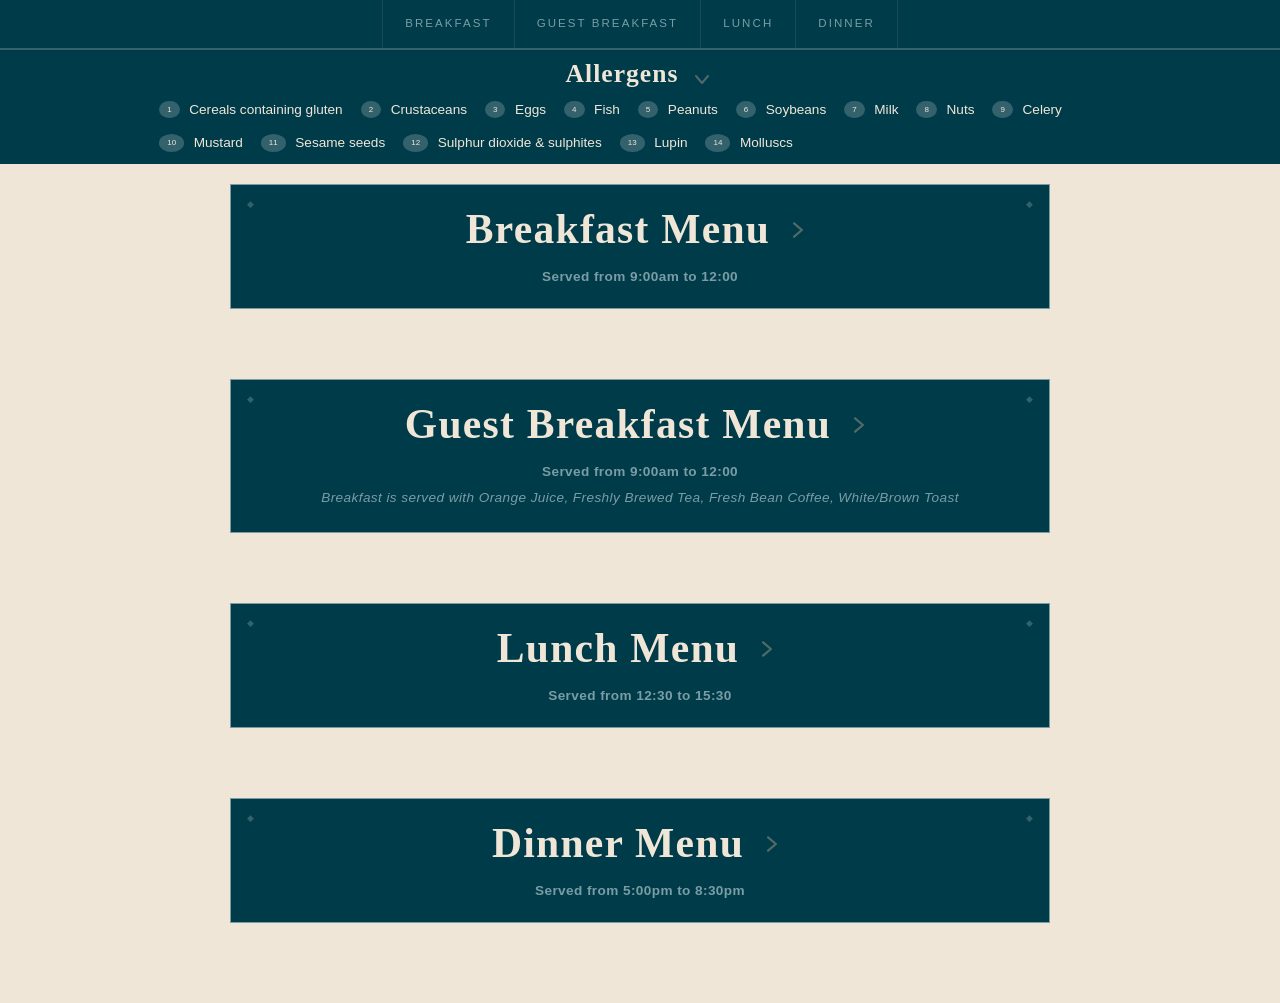
==== castlevaraghhotel/content.html @ 9851e50b "Restructured repo for github pages content" ====
<!DOCTYPE html>
<html lang="en">
<head>
<meta charset="UTF-8">
<meta name="viewport" content="width=device-width, initial-scale=1.0">
<title>Tom's Bar & Bistro — Menus</title>
<link rel="stylesheet" href="css/styles.css">

</head>
<body>

<script src="js/render.js"></script>
<script src="js/allergens.js"></script>

<nav></nav>

<header class="site-header">
  <div class="allergens-header">
    <h1>Allergens</h1>
    <button class="allergens-toggle" aria-label="Toggle allergens filter">
      <svg class="allergens-chevron-icon" viewBox="0 0 14 9" xmlns="http://www.w3.org/2000/svg" aria-hidden="true"><polyline points="1,1 7,8 13,1" fill="none" stroke="currentColor" stroke-width="2" stroke-linecap="round" stroke-linejoin="round"/></svg>
    </button>
  </div>
  <div class="allergen-filter-wrap">
    <div class="allergen-list-padding"></div>
    <div class="allergen-filter-list">
    <span class="allergen-filter-item" data-allergen="1"><span class="item-allergen-block">1</span> Cereals containing gluten</span>
    <span class="allergen-filter-item" data-allergen="2"><span class="item-allergen-block">2</span> Crustaceans</span>
    <span class="allergen-filter-item" data-allergen="3"><span class="item-allergen-block">3</span> Eggs</span>
    <span class="allergen-filter-item" data-allergen="4"><span class="item-allergen-block">4</span> Fish</span>
    <span class="allergen-filter-item" data-allergen="5"><span class="item-allergen-block">5</span> Peanuts</span>
    <span class="allergen-filter-item" data-allergen="6"><span class="item-allergen-block">6</span> Soybeans</span>
    <span class="allergen-filter-item" data-allergen="7"><span class="item-allergen-block">7</span> Milk</span>
    <span class="allergen-filter-item" data-allergen="8"><span class="item-allergen-block">8</span> Nuts</span>
    <span class="allergen-filter-item" data-allergen="9"><span class="item-allergen-block">9</span> Celery</span>
    <span class="allergen-filter-item" data-allergen="10"><span class="item-allergen-block">10</span> Mustard</span>
    <span class="allergen-filter-item" data-allergen="11"><span class="item-allergen-block">11</span> Sesame seeds</span>
    <span class="allergen-filter-item" data-allergen="12"><span class="item-allergen-block">12</span> Sulphur dioxide &amp; sulphites</span>
    <span class="allergen-filter-item" data-allergen="13"><span class="item-allergen-block">13</span> Lupin</span>
    <span class="allergen-filter-item" data-allergen="14"><span class="item-allergen-block">14</span> Molluscs</span>
  </div>
    <div class="allergen-list-padding">
    <button class="allergen-reset-btn" hidden>&#10754;</button>
    </div>
  </div>
<!--   <span class="header-ornament">— Castle Varagh Hotel —</span>
  <h1>Tom's <span class="ampersand">&</span> Bistro</h1>
  <p class="subtitle">Townparks, Castlepollard, Co. Westmeath</p>
  <div class="header-rule"></div> -->
</header>

<div class="menus"></div><!-- /menus -->
</body>
</html>
---- castlevaraghhotel/css/styles.css ----
@font-face {
  font-family: 'FreightBigProSemibold-Regular';
  src: url('fonts/FreightBigProSemibold-Regular.woff2') format('woff2');
  font-weight: normal;
  font-style: normal;
}

@font-face {
  font-family: 'Montserrat';
  src: url('fonts/montserrat-regular.woff') format('woff');
  font-weight: 400;
  font-style: normal;
}

@font-face {
  font-family: 'Montserrat';
  src: url('fonts/montserrat-bold.woff') format('woff');
  font-weight: 700;
  font-style: normal;
}

:root {
  --ink: #003b49;
  --cream: #f0e6d8;
  --warm: #e8d5c4;
  --gold: #33626d;
  --gold-light: #506b67;
  --rule: #7a9da5;
  --muted: #555;
  --section-bg: #f8f0e8;
}

*, *::before, *::after { box-sizing: border-box; margin: 0; padding: 0; }

html { scroll-behavior: smooth; }

body {
  background: var(--cream);
  color: var(--ink);
  font-family: 'Montserrat', sans-serif;
  font-size: 17px;
  line-height: 1.7;
}

/* ── Nav ── */
nav {
  position: fixed;
  top: 0;
  width:100%;
  z-index: 100;
  background: var(--ink);
  display: flex;
  flex-direction: column;
  gap: 0;
  border-bottom: 2px solid var(--gold);
}

.nav-links {
  display: flex;
  justify-content: center;
}

nav a {
  color: var(--rule);
  text-decoration: none;
  font-family: 'Jost', sans-serif;
  font-weight: 400;
  font-size: 0.72rem;
  letter-spacing: 0.18em;
  text-transform: uppercase;
  padding: 14px 22px;
  transition: color 0.2s, background 0.2s;
  border-right: 1px solid #1a4a58;
}
nav a:first-child { border-left: 1px solid #1a4a58; }
nav a:hover { color: var(--gold-light); background: #1a4a58; }
nav a.active { color: var(--cream); font-weight: 700; background: #1a4a58; }

/* ── Page header ── */
.site-header {
  text-align: center;
  padding: 10px 24px 10px;
  background: var(--ink);
  color: var(--cream);
  position: sticky;
  top: var(--nav-h, 44px);
  z-index: 99;
}
.site-header::before {
  content: '';
  position: absolute;
  inset: 0;
  /*background: radial-gradient(ellipse at 50% 120%, #3a3020 0%, transparent 70%);*/
  pointer-events: none;
}
.header-ornament {
  display: block;
  font-size: 1.3rem;
  color: var(--gold);
  letter-spacing: 0.3em;
  margin-bottom: 16px;
  font-family: 'Jost', sans-serif;
  font-weight: 300;
}
.site-header h1 {
  font-family: 'FreightBigProSemibold-Regular', 'Vollkorn', serif;
  font-size: clamp(1.2rem, 6vw, 1.6rem);
  font-weight: 700;
  letter-spacing: 0.04em;
  line-height: 1.1;
  margin-bottom: 10px;
}
.site-header .ampersand {
  font-style: italic;
  color: var(--gold-light);
}
.site-header .subtitle {
  font-family: 'Montserrat', sans-serif;
  font-style: italic;
  font-size: 1.1rem;
  color: var(--rule);
  margin-top: 8px;
  letter-spacing: 0.06em;
}
.header-rule {
  width: 80px;
  height: 1px;
  background: var(--gold);
  margin: 20px auto 0;
}

/* ── Menu wrapper ── */
.menus {
  max-width: 860px;
  margin: 0 auto;
  padding: 0 20px 80px;
}

/* ── Individual menu ── */
.menu {
  margin-top: 70px;
  animation: fadeUp 0.5s ease both;
}

@keyframes fadeUp {
  from { opacity: 0; transform: translateY(18px); }
  to   { opacity: 1; transform: translateY(0); }
}

.menu-header {
  text-align: center;
  padding: 20px 24px 20px;
  border: 1px solid var(--rule);
  background: var(--ink);
  color: var(--cream);
  position: relative;
  margin-bottom: 0;
}

.menu-header::before,
.menu-header::after {
  content: '◆';
  color: var(--gold);
  font-size: 0.55rem;
  position: absolute;
  top: 12px;
}
.menu-header::before { left: 16px; }
.menu-header::after  { right: 16px; }

.menu-eyebrow {
  font-family: 'Jost', sans-serif;
  font-size: 0.65rem;
  letter-spacing: 0.22em;
  text-transform: uppercase;
  color: var(--gold);
  margin-bottom: 10px;
  display: block;
}

.menu-header h2 {
  font-family: 'FreightBigProSemibold-Regular', 'Vollkorn', serif;
  font-size: clamp(1.8rem, 4vw, 2.6rem);
  font-weight: 600;
  letter-spacing: 0.03em;
  line-height: 1.2;
}

.menu-header .menu-note {
  font-family: 'Montserrat', sans-serif;
  font-size: 0.85rem;
  font-weight: 600;
  color: var(--rule);
  margin-top: 10px;
  letter-spacing: 0.03em;
}

h3 .menu-note {
  font-family: 'Montserrat', sans-serif;
  font-size: 0.85rem;
  font-weight: 600;
  color: var(--rule);
  margin-top: 10px;
  letter-spacing: 0.03em;
}

.menu-subnote {
  font-family: 'Montserrat', sans-serif;
  font-size: 0.85rem;
  font-weight: 400;
  color: var(--rule);
  margin-top: 10px;
  font-style: italic;
  letter-spacing: 0.03em;
}

.menu-title-row {
  display: flex;
  align-items: center;
  justify-content: center;
  gap: 12px;
}

.menu-toggle {
  background: none;
  border: none;
  cursor: pointer;
  padding: 8px;
  display: flex;
  align-items: center;
  color: var(--gold-light);
}
.menu-chevron-icon {
  width: 16px;
  height: 10px;
  transition: transform 0.25s ease;
}
.menu--collapsed .menu-chevron-icon {
  transform: rotate(-90deg);
}

.menu-body {
  border: 1px solid var(--rule);
  border-top: none;
  background: var(--section-bg);
  padding: 0 36px 40px;
  overflow: hidden;
  transition: height 0.25s ease;
}

/* ── Sections ── */
.section {
  padding-top: 40px;
}

.section + .section {
  border-top: 1px solid var(--rule);
  margin-top: 36px;
  padding-top: 36px;
}

.section-title {
  font-family: 'FreightBigProSemibold-Regular', 'Vollkorn', serif;
  font-size: 1.25rem;
  font-weight: 600;
  letter-spacing: 0.05em;
  text-align: center;
  margin-bottom: 6px;
  color: var(--ink);
}

.section-title-rule {
  display: flex;
  align-items: center;
  font-size: 1.25em;
  gap: 12px;
  margin-bottom: 24px;
}
.section-title-rule .title-line {
  flex: 1;
  height: 1px;
}
.section-title-rule span {
  font-family: 'FreightBigProSemibold-Regular', 'Vollkorn', serif;
  font-size: 1.4em;
  font-weight: 600;
  color: var(--ink);
  white-space: nowrap;
  letter-spacing: 0.04em;
}

.section-note {
  text-align: center;
  font-style: italic;
  font-size: 0.92rem;
  color: var(--muted);
  margin-bottom: 20px;
  line-height: 1.5;
}

/* ── Menu items ── */
.item {
  display: flex;
  flex-direction: column;
  margin-bottom: 18px;
}
.item:last-child { margin-bottom: 0; }

.item-row {
  display: flex;
  justify-content: space-between;
  align-items: baseline;
  gap: 12px;
}

.item-name {
  font-family: 'FreightBigProSemibold-Regular', 'Vollkorn', serif;
  font-weight: 500;
  font-size: 1.2rem;
  color: var(--ink);
  flex: 3;
}

.item-allergens {
  font-family: 'Montserrat', sans-serif;
  font-weight: 500;
  font-size: 1.00rem;
  flex: 1;
}

.item-allergen-block {
  font-family: 'Jost', sans-serif;
  font-weight: 250;
  font-size: 0.5rem;
  color: var(--cream);
  background-color: var(--gold);
  flex: 1;

  border-radius: 50%;
  display: inline-block;
  text-align: left;
  vertical-align: middle;

  margin: auto;
  margin-left: 0em;
  margin-right: 0.2em;
  padding-top: 2px;
  padding-bottom: 2px;
  padding-left: 8px;
  padding-right: 8px;
  text-align: left;
  background-color: var(--gold);
}


.item-dots {
  flex: 0;
  border-bottom: 1px dotted var(--rule);
  margin: 0 6px 4px;
  min-width: 20px;
}

.item-price {
  font-family: 'Jost', sans-serif;
  font-weight: 400;
  font-size: 0.9rem;
  color: var(--gold);
  white-space: nowrap;
  letter-spacing: 0.04em;
}

.item-desc {
  font-size: 0.9rem;
  color: var(--muted);
  margin-top: 2px;
  line-height: 1.5;
}

/* Simple list items (no price, no desc) */
.simple-list {
  list-style: none;
  display: flex;
  flex-wrap: wrap;
  gap: 6px 20px;
}
.simple-list li {
  font-size: 0.97rem;
  color: var(--muted);
  font-style: italic;
}
.simple-list li::before {
  content: '—';
  margin-right: 6px;
  color: var(--rule);
}

/* Wine sub-sections */
.wine-group { margin-bottom: 28px; }
.wine-group:last-child { margin-bottom: 0; }
.wine-group-title {
  font-family: 'Jost', sans-serif;
  font-size: 0.65rem;
  letter-spacing: 0.2em;
  text-transform: uppercase;
  color: var(--gold);
  margin-bottom: 14px;
  padding-bottom: 6px;
  border-bottom: 1px solid #4a8a94;
}

/* Side by side price (glass/bottle) */
.price-dual {
  font-family: 'Jost', sans-serif;
  font-size: 0.85rem;
  color: var(--muted);
  white-space: nowrap;
}
.price-dual .sep { margin: 0 4px; color: var(--rule); }

/* Sides grid */
.sides-grid {
  display: flex;
  flex-wrap: wrap;
  gap: 8px 24px;
}
.sides-grid span {
  font-size: 0.97rem;
  color: var(--muted);
  font-style: italic;
}
.sides-grid span::before { content: '·  '; color: var(--gold); }

/* Footer allergen */
.allergen {
  text-align: center;
  font-family: 'Jost', sans-serif;
  font-size: 0.68rem;
  letter-spacing: 0.15em;
  text-transform: uppercase;
  color: var(--rule);
  margin-top: 36px;
  padding-top: 20px;
  border-top: 1px solid var(--rule);
}

@media (max-width: 600px) {
  .menu-body { padding: 0 18px 32px; }
  nav a { padding: 12px 12px; font-size: 0.65rem; letter-spacing: 0.1em; }
}

.logo-header {
  display: flex;
  align-items: center;
  justify-content: center;
  gap: 10px;
}

/* Allergen filter */
.allergens-header {
  display: flex;
  align-items: center;
  justify-content: center;
  gap: 10px;
}

.allergens-toggle {
  background: none;
  border: none;
  cursor: pointer;
  padding: 6px;
  display: flex;
  align-items: center;
  color: var(--gold-light);
}

.allergens-chevron-icon {
  width: 14px;
  height: 9px;
  transition: transform 0.25s ease;
}

.site-header--collapsed .allergens-chevron-icon {
  transform: rotate(-90deg);
}

.allergen-filter-wrap {
  display: flex;
  flex-wrap: nowrap;
  align-items: flex-start;
  justify-content: center;
  gap: 12px;
}

.allergen-list-padding {
  width:10%;
}

.allergen-filter-list {
  flex: 1 1 0;
  min-width: 0;
  display: flex;
  flex-wrap: wrap;
  gap: 10px 18px;
  overflow: hidden;
  transition: height 0.25s ease;
}

.allergen-filter-item {
  display: inline-flex;
  align-items: center;
  gap: 8px;
  cursor: pointer;
  user-select: none;
  font-family: 'Montserrat', sans-serif;
  font-size: 0.85rem;
}

.allergen-filter-item {
  transition: opacity 0.5s ease, text-decoration 0.5s ease;
}

.allergen-selected {
  text-decoration: line-through;
  opacity: 0.5;
}

.allergen-reset-btn {
  flex: 0 0 auto;
  align-self: center;
  background: transparent;
  border: none;
  color: var(--cream);
  font-family: 'Montserrat', sans-serif;
  font-size: 1.2rem;
  font-weight: 800;
  letter-spacing: 0.08em;
  text-transform: uppercase;
  padding: 4px 12px;
  cursor: pointer;
  border-radius: 3px;
  transition: opacity 0.2s ease;
}
.site-header--collapsed .allergen-reset-btn {
  display: none;
}
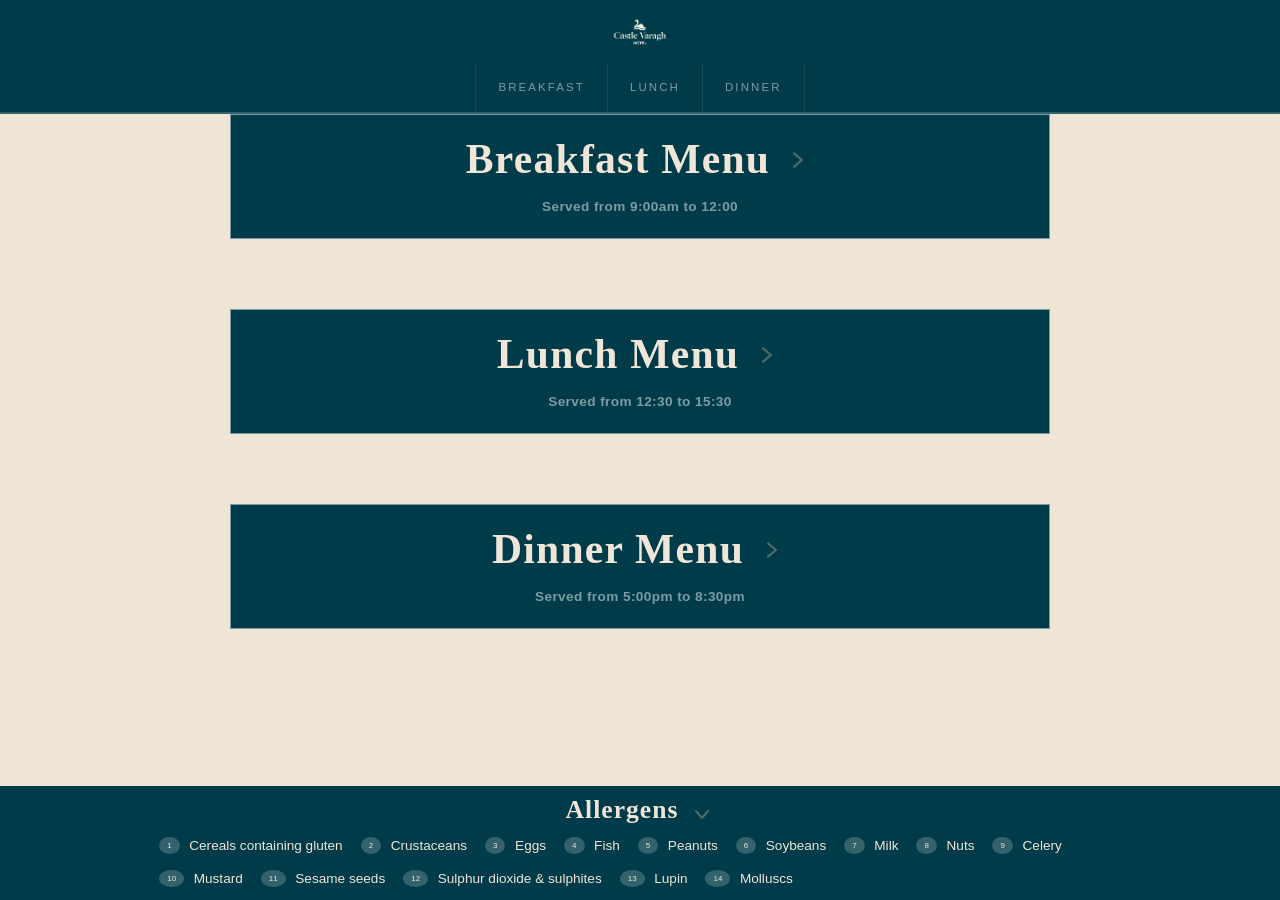
==== commit 7bdea88a: "Add logo to nav, move allergens to bottom, fix layout - Rename logo files to logo.png in both sites " ====
--- a/castlevaraghhotel/content.html
+++ b/castlevaraghhotel/content.html
@@ -9,10 +9,9 @@
 </head>
 <body>
 
-<script src="js/render.js"></script>
-<script src="js/allergens.js"></script>
-
-<nav></nav>
+<nav>
+  <div style="display:flex;justify-content:center;"><img src="img/logo.png" style="max-height:64px;"></div>
+</nav>
 
 <header class="site-header">
   <div class="allergens-header">
@@ -50,5 +49,8 @@
 </header>
 
 <div class="menus"></div><!-- /menus -->
+
+<script src="js/render.js"></script>
+<script src="js/allergens.js"></script>
 </body>
 </html>
--- a/castlevaraghhotel/css/styles.css
+++ b/castlevaraghhotel/css/styles.css
@@ -82,8 +82,10 @@
   padding: 10px 24px 10px;
   background: var(--ink);
   color: var(--cream);
-  position: sticky;
-  top: var(--nav-h, 44px);
+  position: fixed;
+  bottom: 0;
+  left: 0;
+  width: 100%;
   z-index: 99;
 }
 .site-header::before {
@@ -133,13 +135,17 @@
 .menus {
   max-width: 860px;
   margin: 0 auto;
-  padding: 0 20px 80px;
+  padding: var(--nav-h, 44px) 20px var(--allergens-h, 150px);
 }
 
 /* ── Individual menu ── */
 .menu {
   margin-top: 70px;
   animation: fadeUp 0.5s ease both;
+}
+
+.menu:first-child {
+  margin-top: 0;
 }
 
 @keyframes fadeUp {
@@ -157,14 +163,6 @@
   margin-bottom: 0;
 }
 
-.menu-header::before,
-.menu-header::after {
-  content: '◆';
-  color: var(--gold);
-  font-size: 0.55rem;
-  position: absolute;
-  top: 12px;
-}
 .menu-header::before { left: 16px; }
 .menu-header::after  { right: 16px; }
 
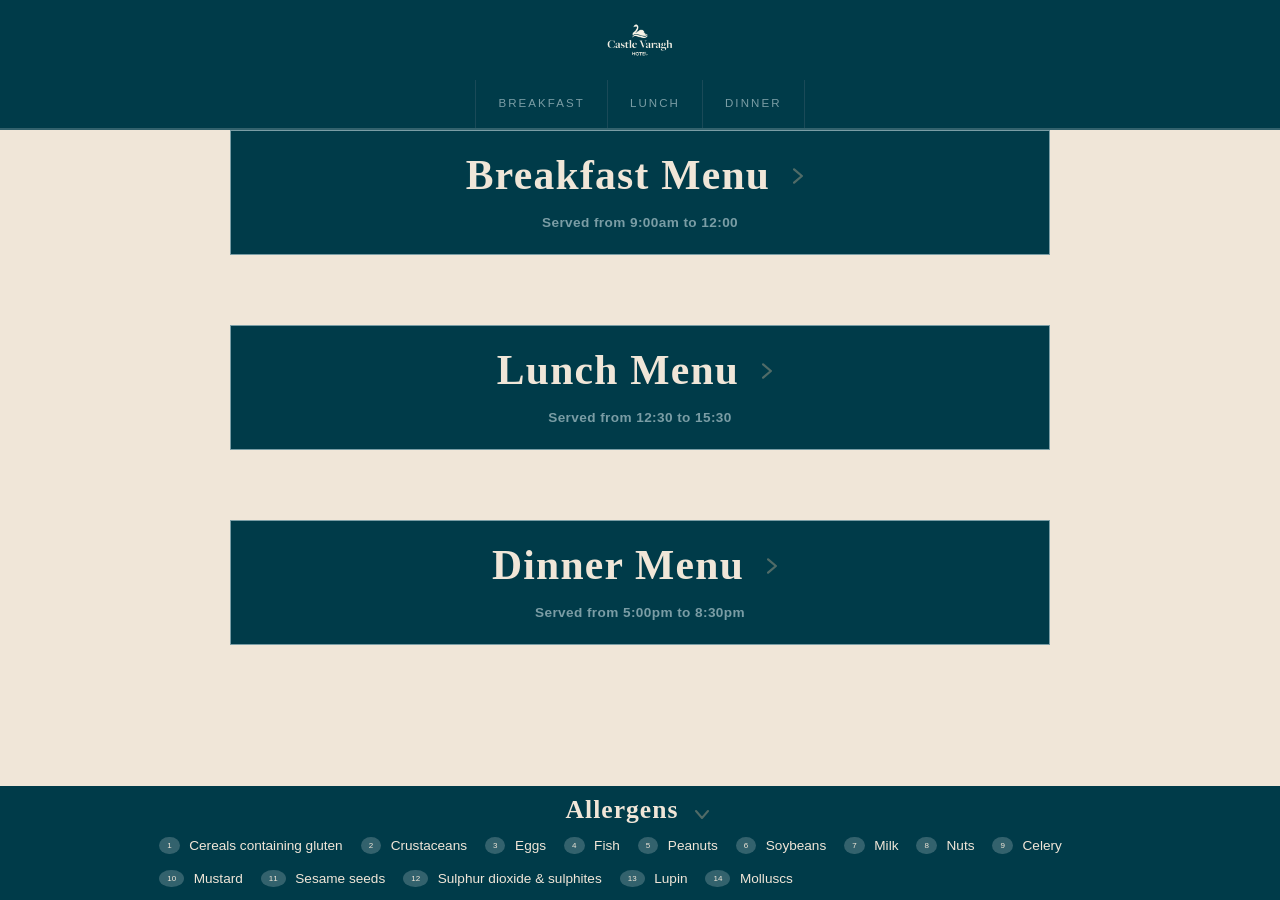
==== commit ec032537: "Single-menu UX: hide nav, expand menu, fix Safari display bug - Hide nav links and chevron when only" ====
--- a/castlevaraghhotel/content.html
+++ b/castlevaraghhotel/content.html
@@ -10,7 +10,7 @@
 <body>
 
 <nav>
-  <div style="display:flex;justify-content:center;"><img src="img/logo.png" style="max-height:64px;"></div>
+  <div style="display:flex;justify-content:center;"><img src="img/logo.png" style="max-height:80px;"></div>
 </nav>
 
 <header class="site-header">
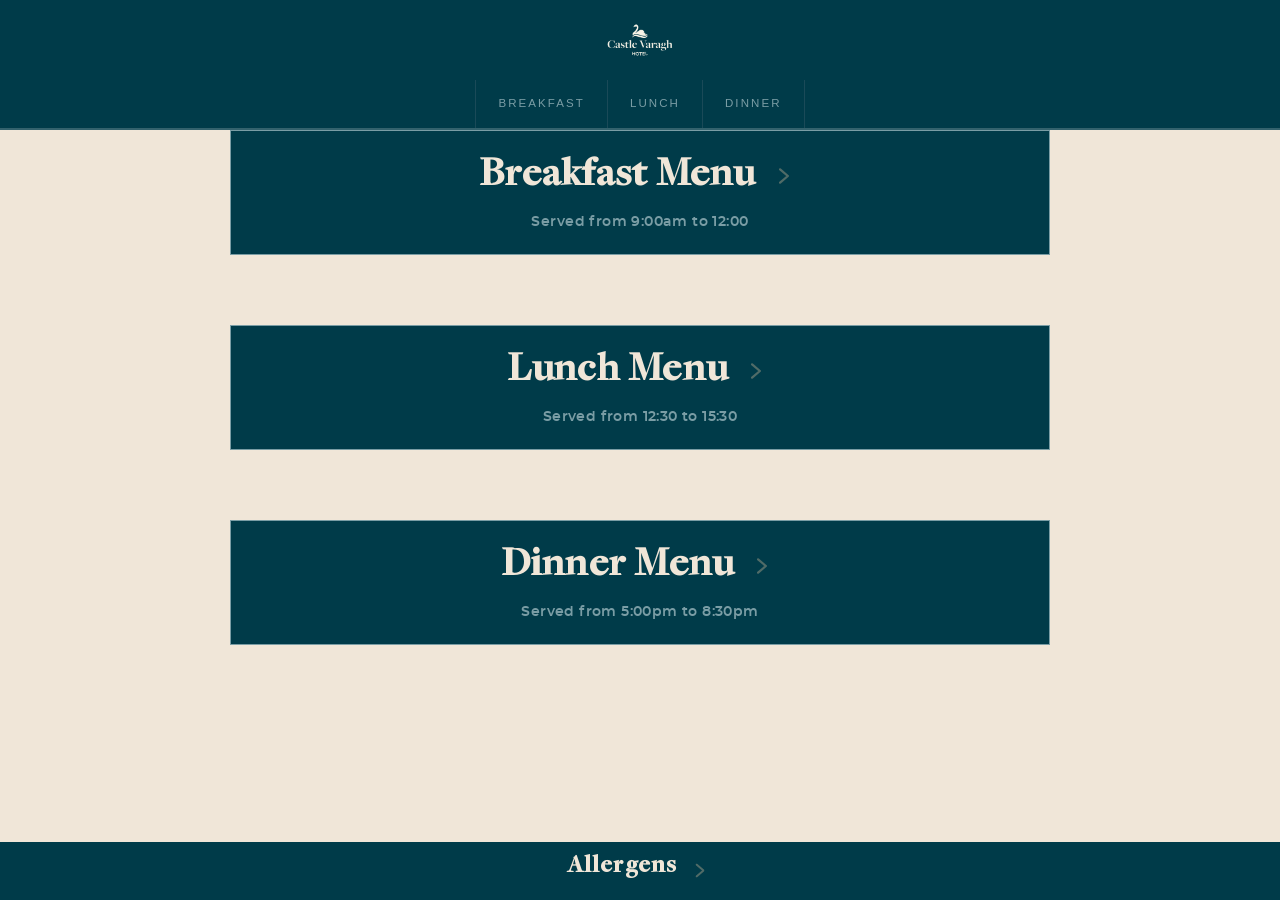
==== commit 1ff84eb0: "Updates for printed content" ====
--- a/castlevaraghhotel/content.html
+++ b/castlevaraghhotel/content.html
@@ -5,6 +5,7 @@
 <meta name="viewport" content="width=device-width, initial-scale=1.0">
 <title>Tom's Bar & Bistro — Menus</title>
 <link rel="stylesheet" href="css/styles.css">
+<link rel="stylesheet" href="css/print.css" media="print">
 
 </head>
 <body>
--- a/castlevaraghhotel/css/styles.css
+++ b/castlevaraghhotel/css/styles.css
@@ -1,20 +1,20 @@
 @font-face {
   font-family: 'FreightBigProSemibold-Regular';
-  src: url('fonts/FreightBigProSemibold-Regular.woff2') format('woff2');
+  src: url('../fonts/FreightBigProSemibold-Regular.woff2') format('woff2');
   font-weight: normal;
   font-style: normal;
 }
 
 @font-face {
   font-family: 'Montserrat';
-  src: url('fonts/montserrat-regular.woff') format('woff');
+  src: url('../fonts/montserrat-regular.woff') format('woff');
   font-weight: 400;
   font-style: normal;
 }
 
 @font-face {
   font-family: 'Montserrat';
-  src: url('fonts/montserrat-bold.woff') format('woff');
+  src: url('../fonts/montserrat-bold.woff') format('woff');
   font-weight: 700;
   font-style: normal;
 }
--- a/castlevaraghhotel/css/print.css
+++ b/castlevaraghhotel/css/print.css
@@ -0,0 +1,116 @@
+@media print {
+  :root {
+    --ink: black;
+    --cream: white;
+    --warm: white;
+    --gold: black;
+    --gold-light: black;
+    --rule: black;
+    --muted: black;
+    --section-bg: white;
+    --inkwell: white;
+    --palegray: black;
+  }
+
+  body {
+    background: white;
+    color: black;
+  }
+
+  body {
+    display: flex;
+    flex-direction: column;
+  }
+
+  .menus {
+    order: 1;
+  }
+
+  nav {
+    display: none;
+  }
+
+  .site-header {
+    order: 2;
+    position: static;
+    background: white;
+    color: black;
+    border-bottom: 1px solid black;
+  }
+
+  .allergen-filter-list {
+    height: auto !important;
+    overflow: visible !important;
+  }
+
+  .allergens-toggle {
+    display: none;
+  }
+
+  .menus {
+    padding: 0 20px;
+  }
+
+  .menu + .menu {
+    break-before: page;
+  }
+
+  .menu {
+    animation: none;
+    break-inside: avoid;
+    margin-top: 40px;
+  }
+
+  .menu-toggle {
+    display: none;
+  }
+
+  .menu-header {
+    background: white;
+    color: black;
+    border: 1px solid black;
+  }
+
+  .menu-body {
+    background: white;
+    border: 1px solid black;
+    height: auto !important;
+    overflow: visible !important;
+  }
+
+  .menu--collapsed .menu-body {
+    height: auto !important;
+    overflow: visible !important;
+  }
+
+  .section + .section {
+    border-top-color: black;
+  }
+
+  .section-title-rule {
+    color: black;
+  }
+
+  .section-title-rule .title-line {
+    background: black;
+  }
+
+  .item-allergen-block {
+    color: black;
+    background: white !important;
+    border: 1px solid black;
+  }
+
+  .wine-group-title {
+    border-bottom-color: black;
+  }
+
+  .simple-list li::before,
+  .sides-grid span::before {
+    color: black;
+  }
+
+  .allergen {
+    border-top-color: black;
+  }
+}
